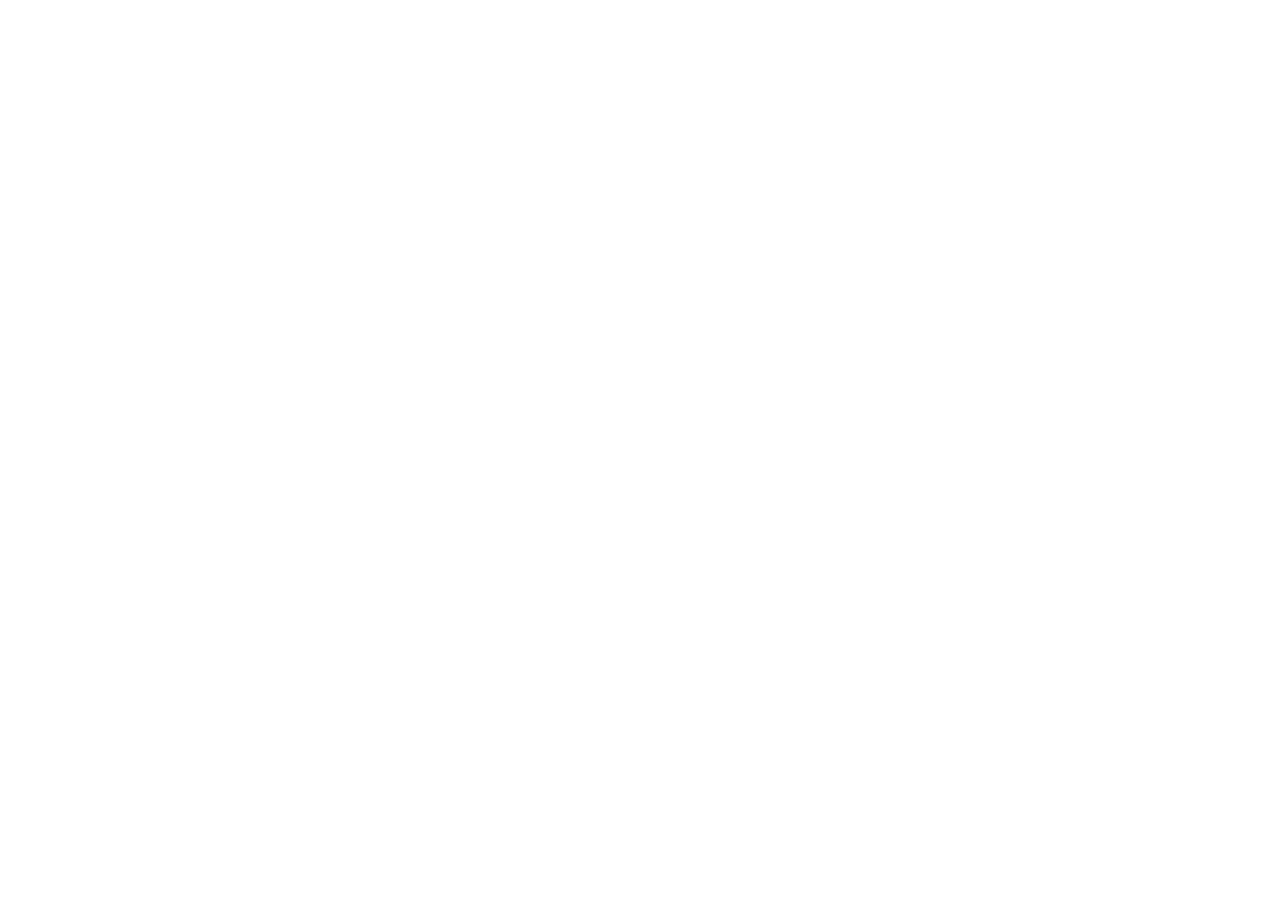
==== about/index.html @ ef9a7b9d "Upload portfolio website" ====
<!doctype html><html lang="en"><head><meta charset="UTF-8"><meta name="viewport" content="width=device-width, initial-scale=1"><meta name="theme-color" content="#0b0b0b"><title>MHD — Motion &amp; Design</title><meta name="description" content="Alireza — motion and product designer. Selected work and a little about me."><link rel="icon" type="image/svg+xml" href="data:image/svg+xml,%3Csvg%20xmlns%3D%22http%3A//www.w3.org/2000/svg%22%20viewBox%3D%220%200%2032%2032%22%3E%3Crect%20width%3D%2232%22%20height%3D%2232%22%20rx%3D%228%22%20fill%3D%22%234bd200%22/%3E%3Cpath%20d%3D%22M7%2024V8l9%209%209-9v16h-5V19l-4%204-4-4v5z%22%20fill%3D%22%23111%22/%3E%3C/svg%3E"><link rel="stylesheet" href="/style.css"><script src="/app.js" defer></script></head><body><div id="app"></div></body></html>
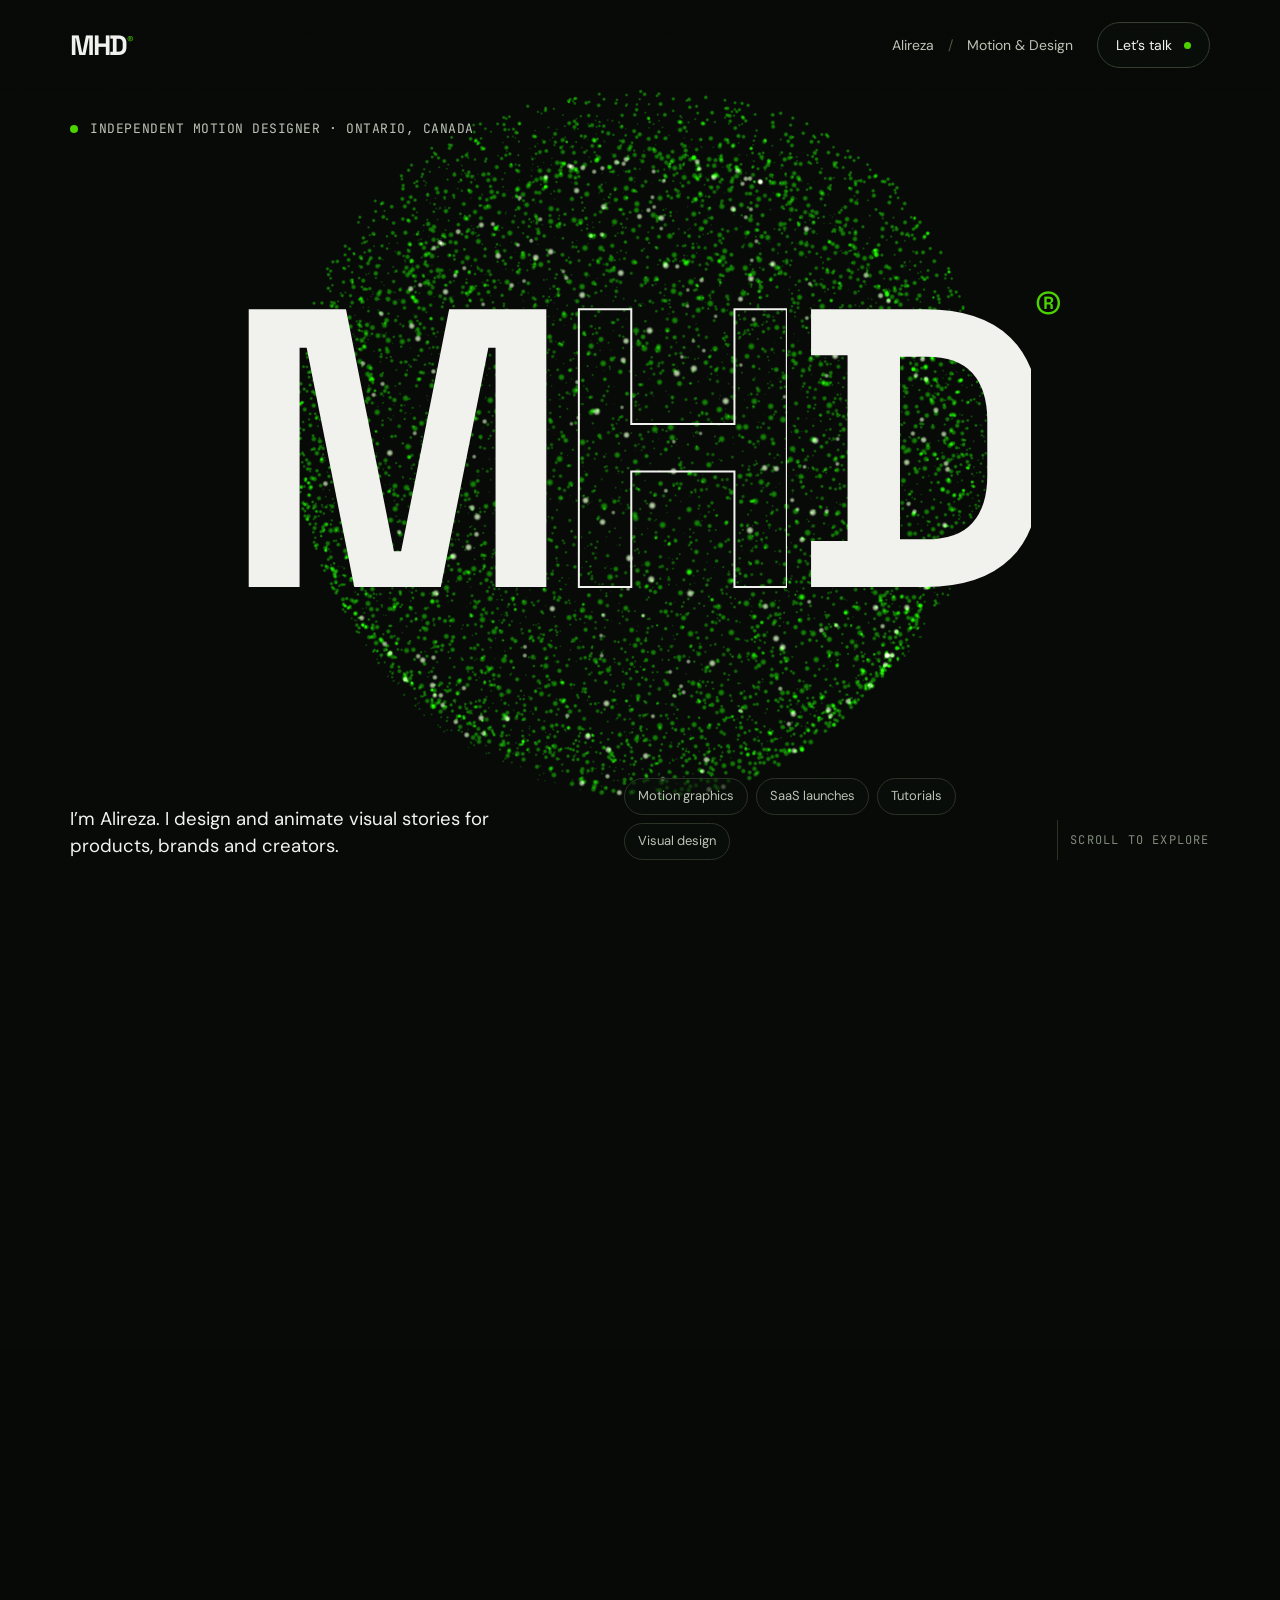
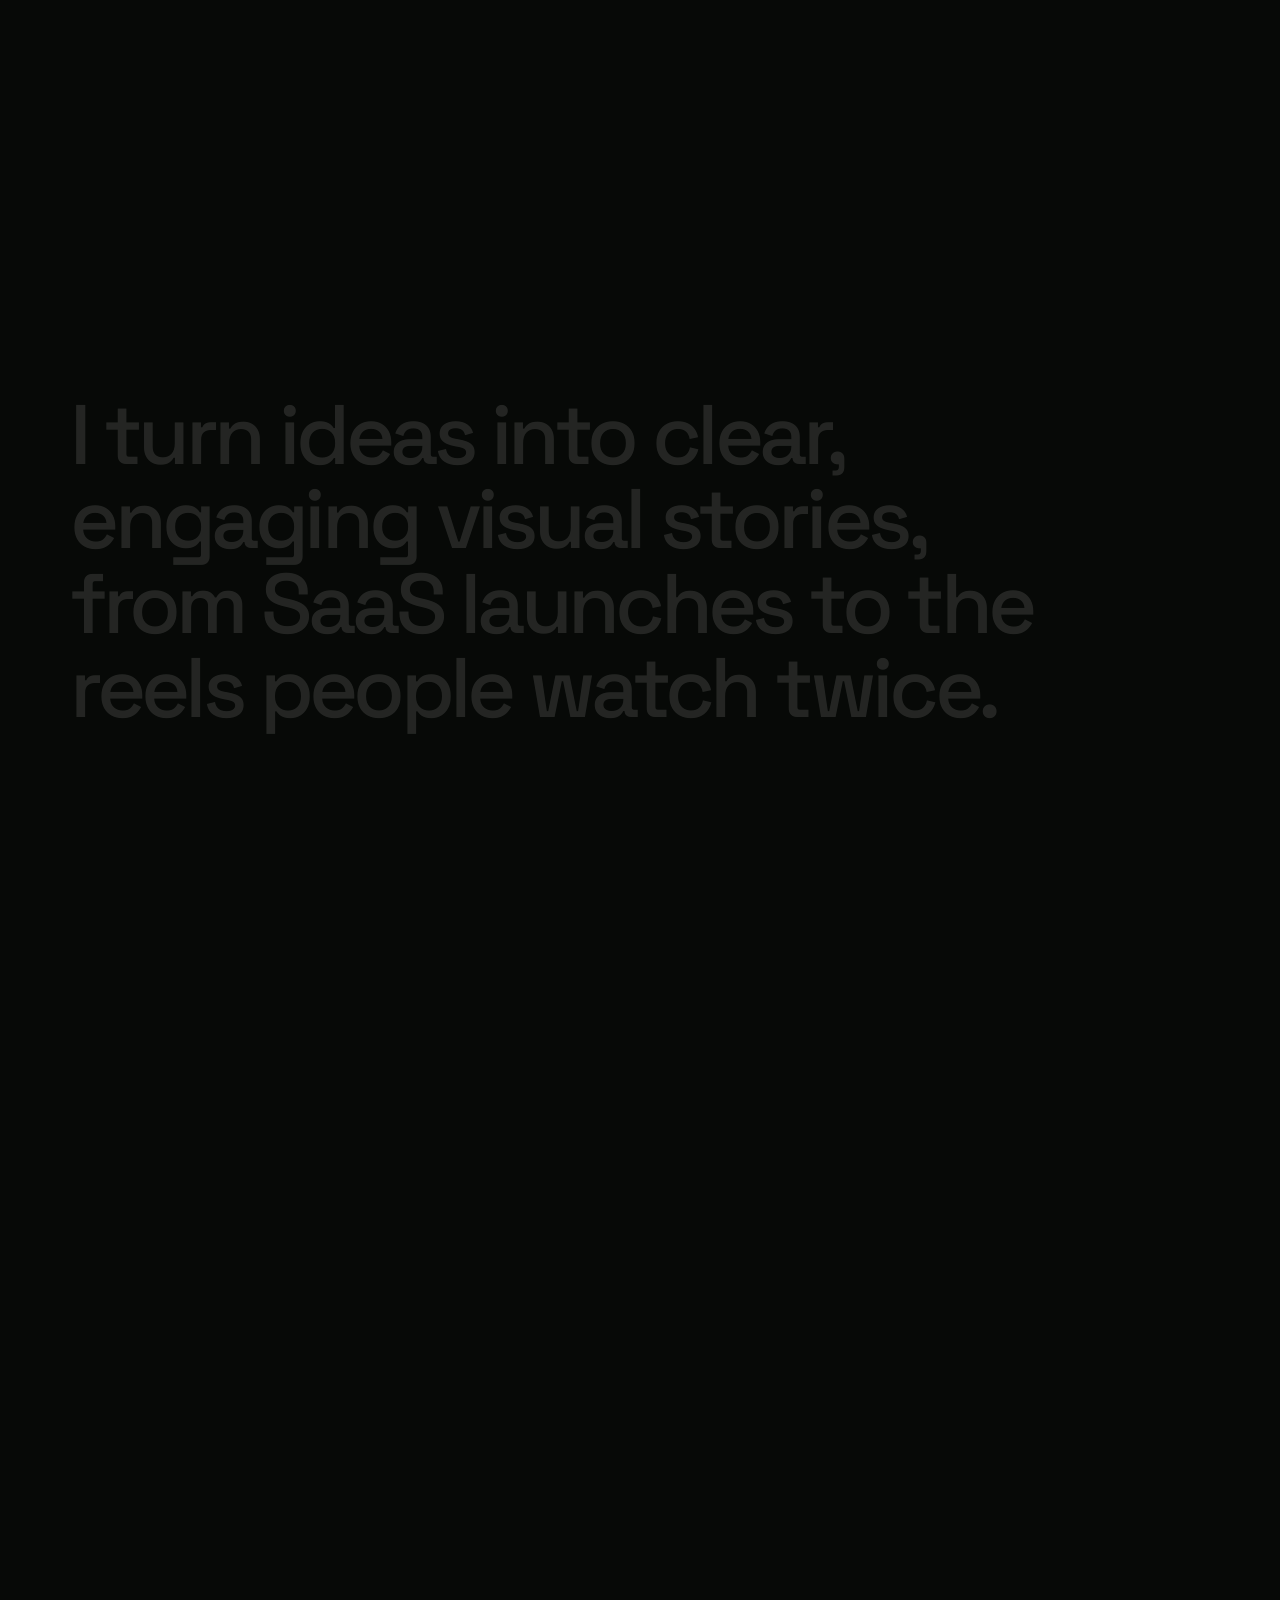
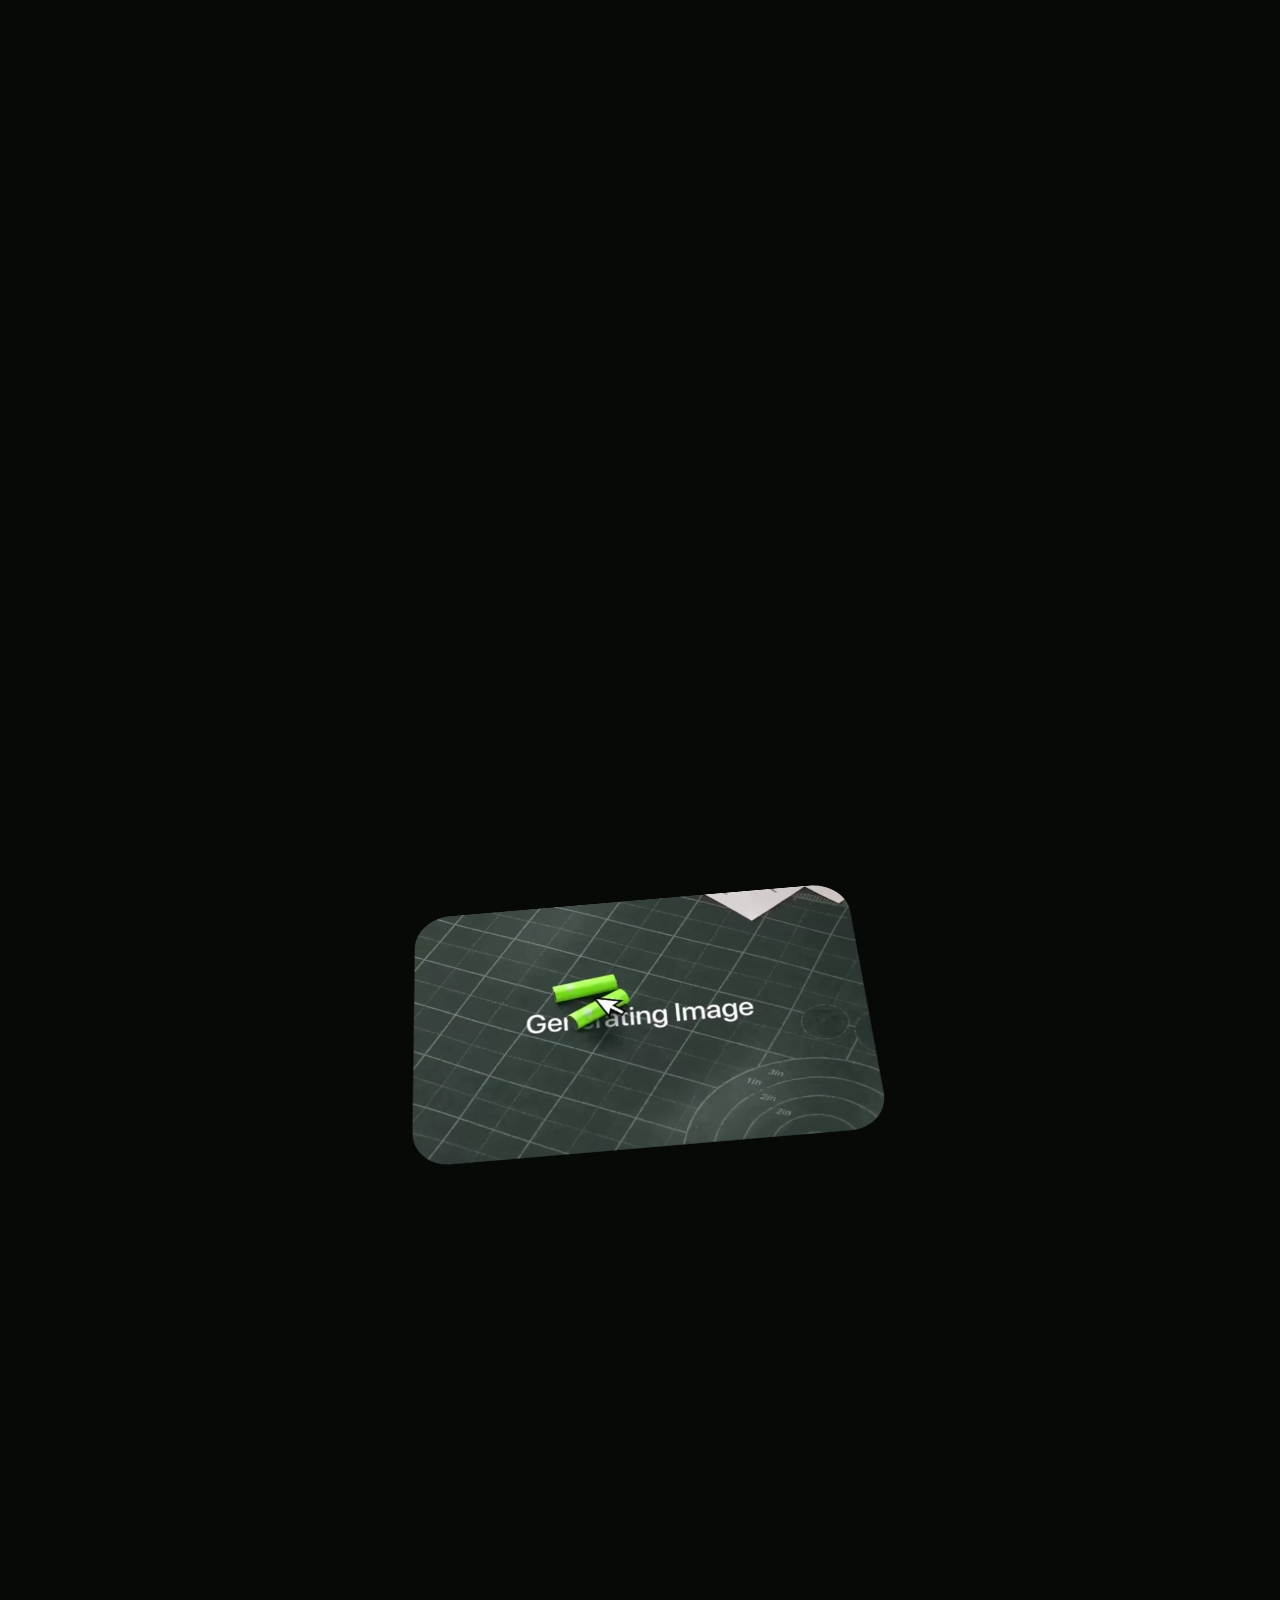
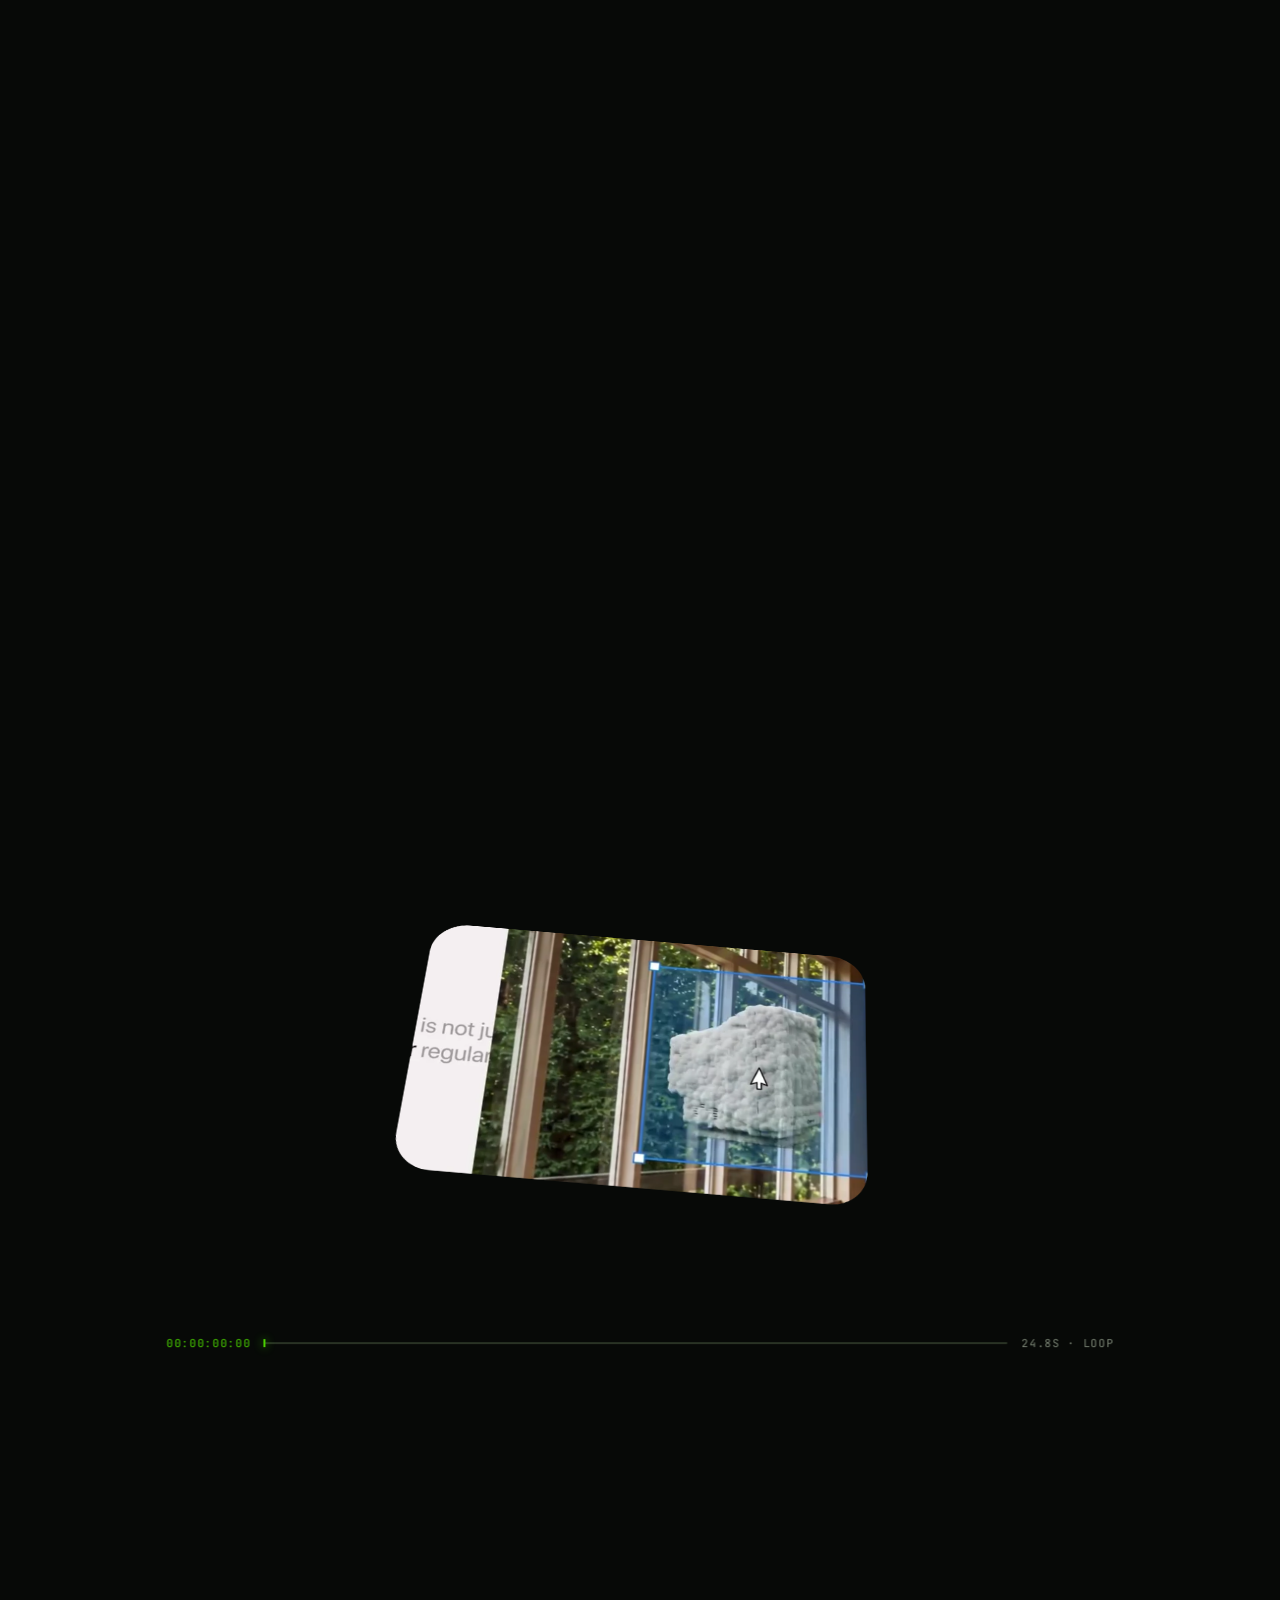
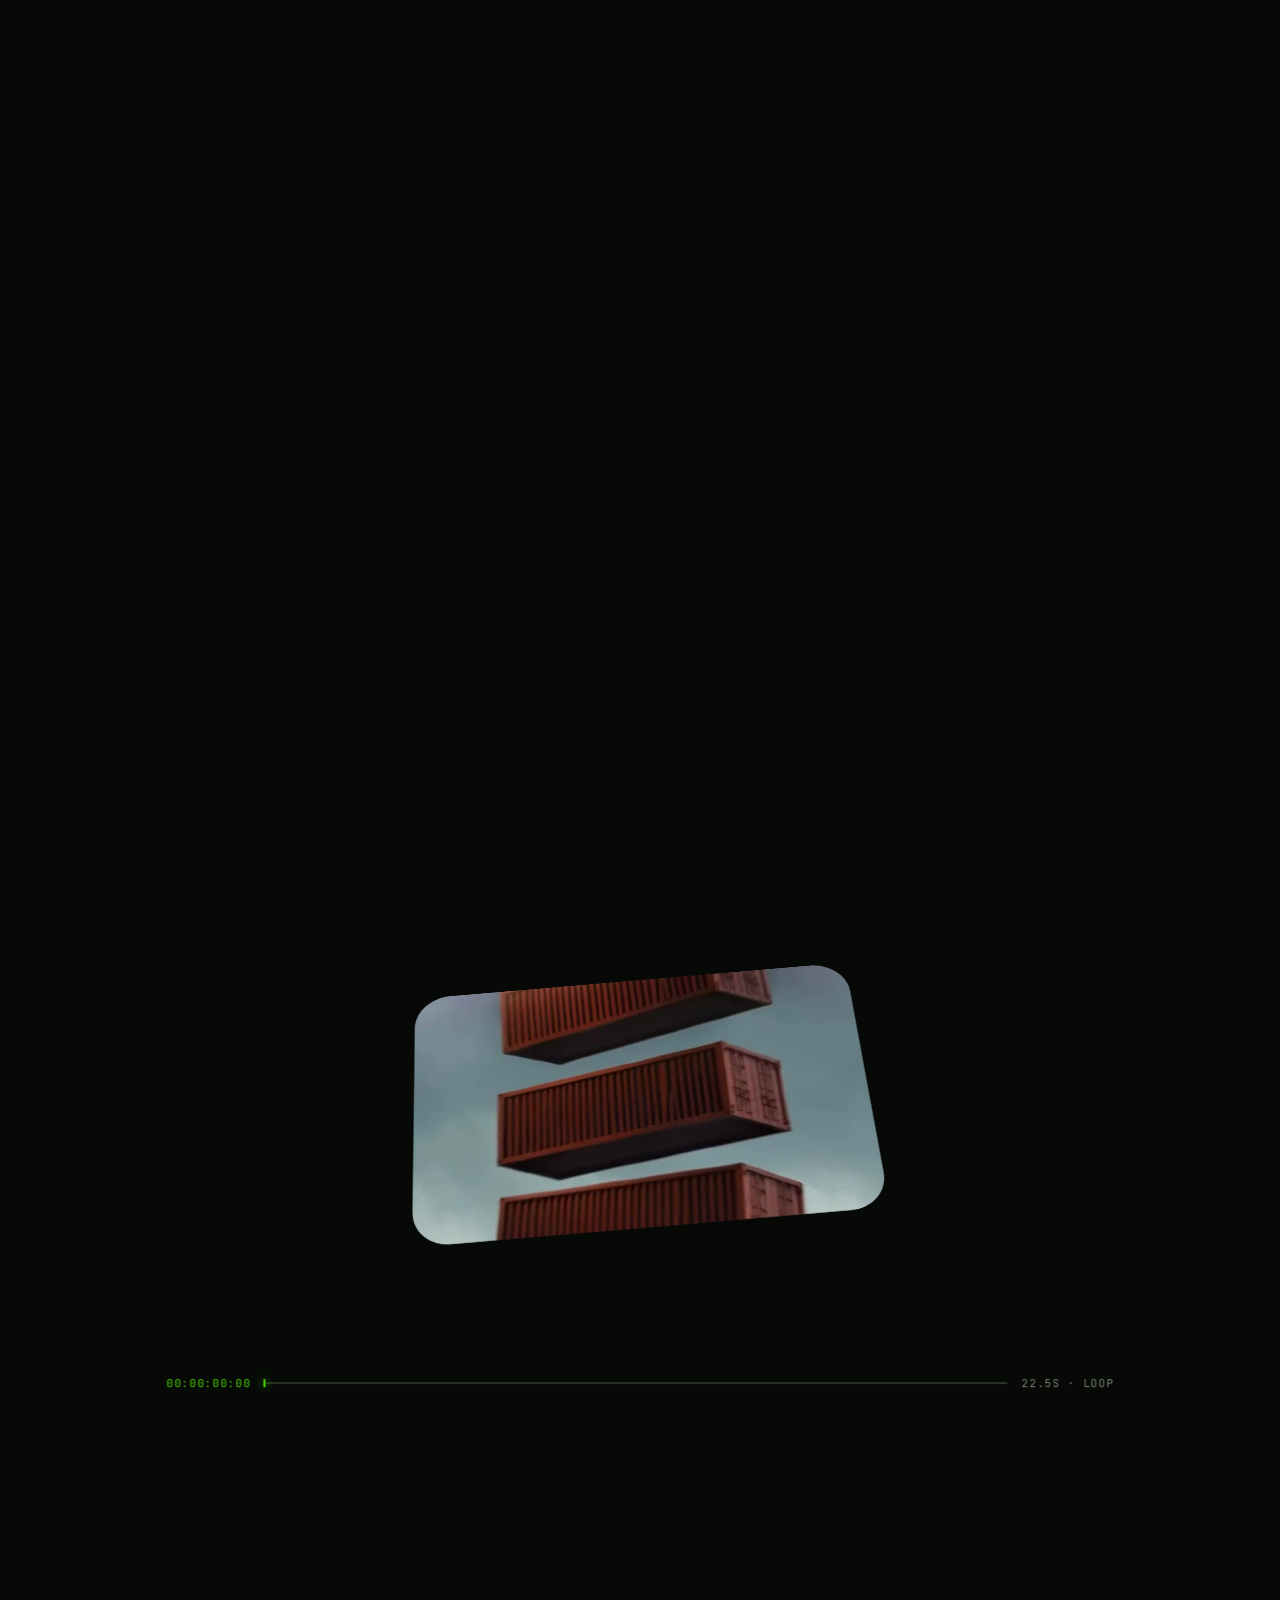
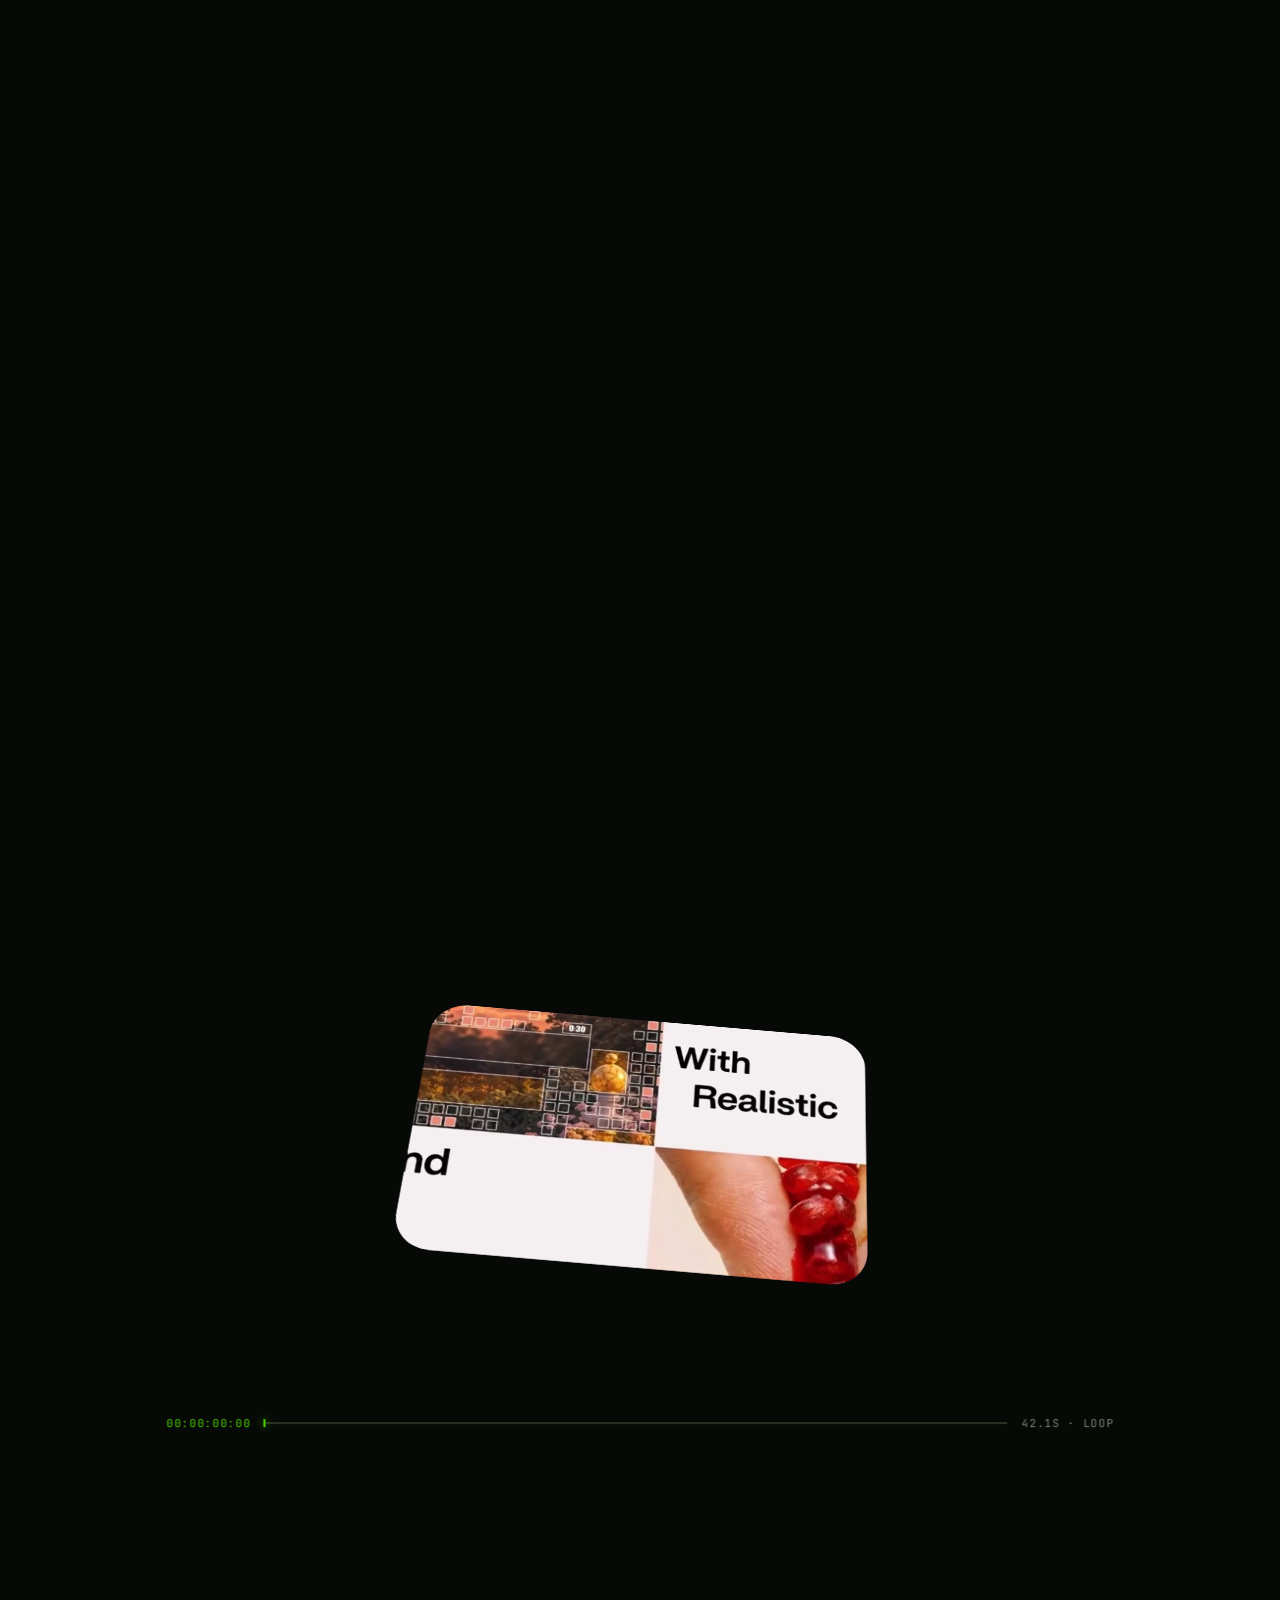
==== commit 01cc1a30: "Launch scroll-driven 3D portfolio with in-site booking Co-Authored-By: Claude Opus 5.5 <noreply@anth" ====
--- a/about/index.html
+++ b/about/index.html
@@ -1 +1,13 @@
-<!doctype html><html lang="en"><head><meta charset="UTF-8"><meta name="viewport" content="width=device-width, initial-scale=1"><meta name="theme-color" content="#0b0b0b"><title>MHD — Motion &amp; Design</title><meta name="description" content="Alireza — motion and product designer. Selected work and a little about me."><link rel="icon" type="image/svg+xml" href="data:image/svg+xml,%3Csvg%20xmlns%3D%22http%3A//www.w3.org/2000/svg%22%20viewBox%3D%220%200%2032%2032%22%3E%3Crect%20width%3D%2232%22%20height%3D%2232%22%20rx%3D%228%22%20fill%3D%22%234bd200%22/%3E%3Cpath%20d%3D%22M7%2024V8l9%209%209-9v16h-5V19l-4%204-4-4v5z%22%20fill%3D%22%23111%22/%3E%3C/svg%3E"><link rel="stylesheet" href="/style.css"><script src="/app.js" defer></script></head><body><div id="app"></div></body></html>+<!doctype html>
+<html lang="en">
+<head>
+  <meta charset="UTF-8">
+  <meta name="viewport" content="width=device-width, initial-scale=1">
+  <meta http-equiv="refresh" content="0;url=../#contact">
+  <meta name="theme-color" content="#090b09">
+  <title>About &amp; Book a call — MHD</title>
+  <script>location.replace(new URL("../#contact", location.href).href);</script>
+  <style>body{background:#090b09;color:#f1f2ed;font-family:Arial,sans-serif;padding:40px}a{color:#4bd200}</style>
+</head>
+<body><p>The portfolio and booking page are now together.</p><a href="../#contact">About &amp; book a call</a></body>
+</html>
